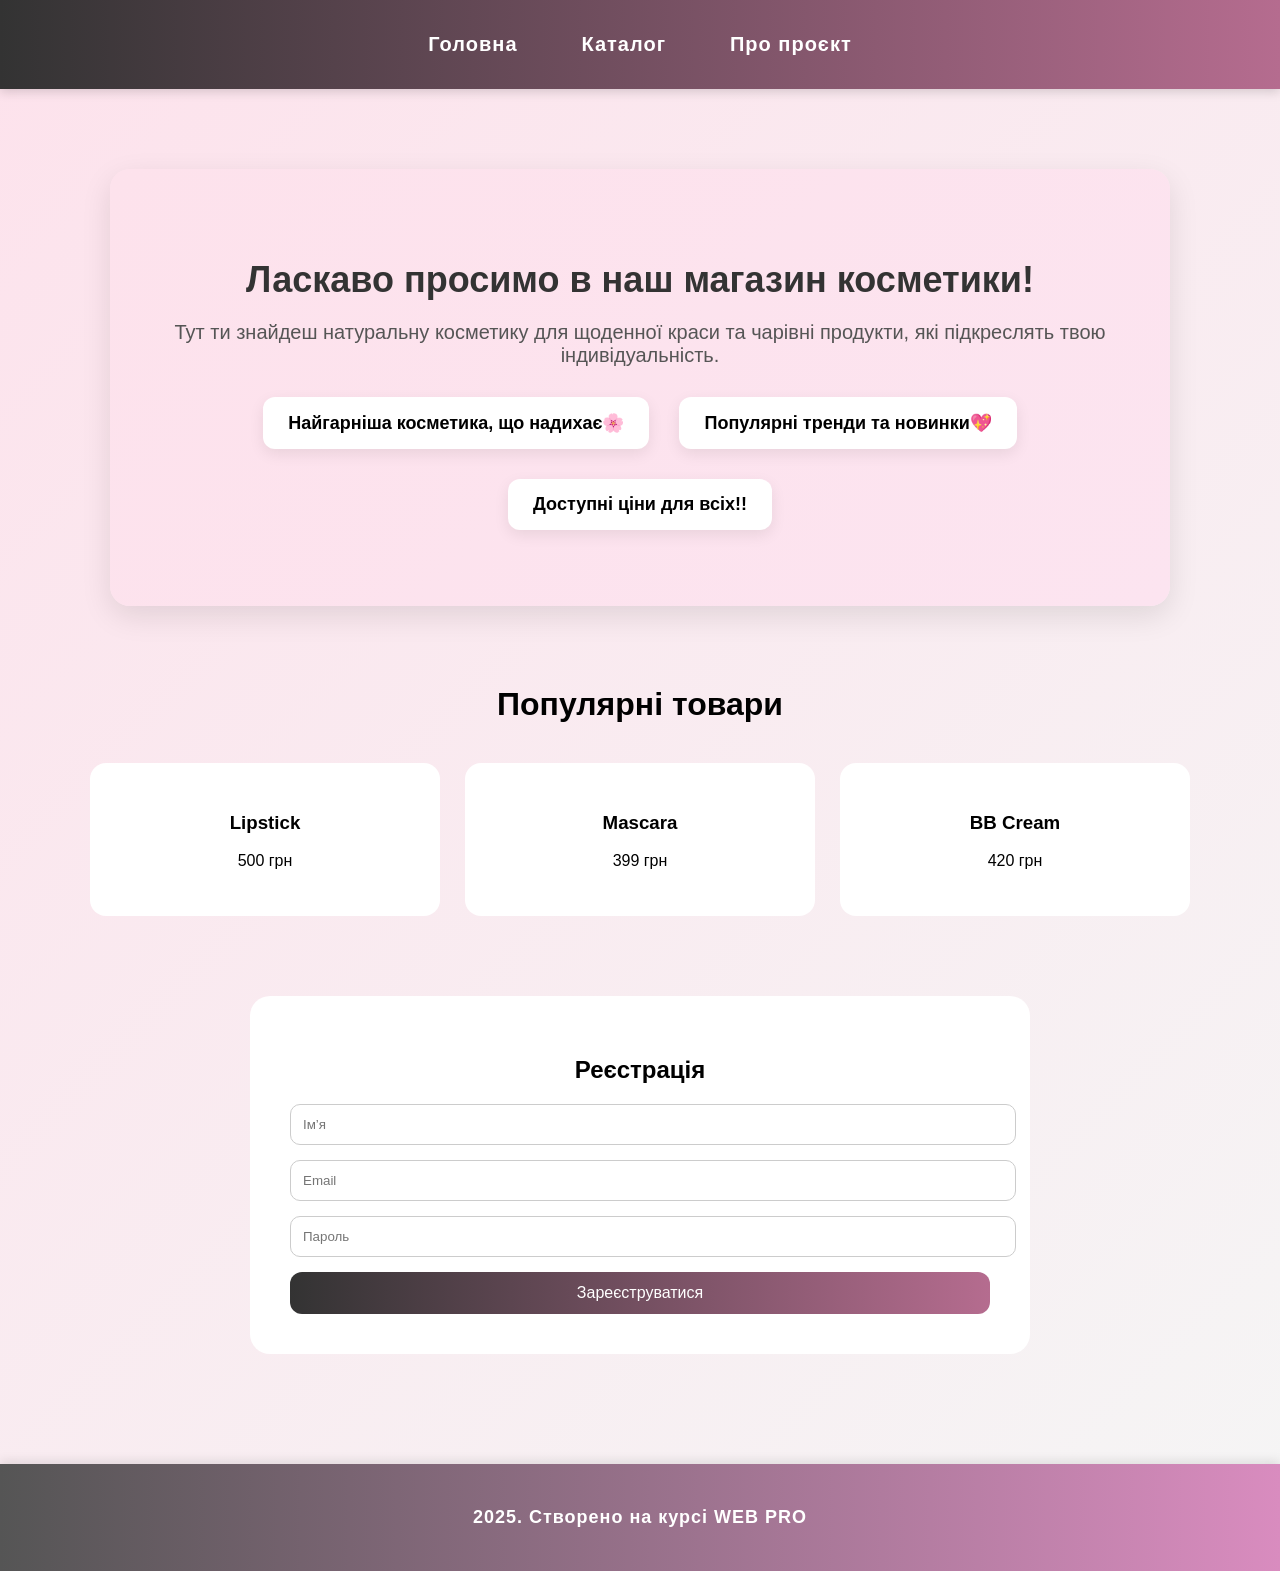
==== index.html @ 70b6f271 "Додала всі головні файли Додано головну сторінку, каталог, сторінку про сайт" ====
<!DOCTYPE html>
<html>
<head>
	<meta charset="utf-8">
	<meta name="viewport" content="width=device-width, initial-scale=1">
	<title>Головна</title>
	<link rel="stylesheet" type="text/css" href="style.css">
</head>
<body>

	<header class="header-flex">
    

    <nav>
        <ul class="nav-list">
            <li><a href="index.html">Головна</a></li>
            <li><a href="catalog.html">Каталог</a></li>
            <li><a href="#">Про проєкт</a></li>
        </ul>
    </nav>
</header>



	<main class="container">

		<section class="welcome-block">
    <div class="welcome-content">
        <h2>Ласкаво просимо в наш магазин косметики!</h2>
        <p>Тут ти знайдеш натуральну косметику для щоденної краси та чарівні продукти, які підкреслять твою індивідуальність.</p>
        <ul>
            <li>Найгарніша косметика, що надихає🌸</li>
            <li>Популярні тренди та новинки💖</li>
            <li>Доступні ціни для всіх!!</li>
        </ul>
    </div>
</section>
  

    <section class="popular">
        <h2>Популярні товари</h2>
        <div class="popular-grid">
            <div class="product-preview">
                <h3>Lipstick</h3>
                <p>500 грн</p>
            </div>
            <div class="product-preview">
                <h3>Mascara</h3>
                <p>399 грн</p>
            </div>
            <div class="product-preview">
                <h3>BB Cream</h3>
                <p>420 грн</p>
            </div>
        </div>
    </section>

    <section class="register">
        <h2>Реєстрація</h2>
        <form class="register-form">
            <input type="text" placeholder="Ім’я">
            <input type="email" placeholder="Email">
            <input type="password" placeholder="Пароль">
            <button type="submit">Зареєструватися</button>
        </form>
    </section>

</main>

	<footer>
		<p>2025. Створено на курсі WEB PRO</p>

	</footer>




<script type="text/javascript" src="script.js"></script>
</body>
</html>
---- style.css ----
body{
	margin: 0;
	padding: 0;
	font-family: Arial;
	background: linear-gradient(135deg, #fde2ec, #f5f5f5);
	min-height: 100vh;
	display: flex;
	flex-direction: column;
}

header{
	background: linear-gradient(90deg, #333333, #b56c8f);
	color: #fff;
	padding: 25px;
	text-align: center;
	font-size: 26px;
	font-weight: bold;
	letter-spacing: 1px;
	box-shadow: 0px 3px 10px rgba(0,0,0,0.15);
}

main{
	padding: 30px;
	flex: 1;
	margin: 10 auto;
}

footer{
	background: linear-gradient(90deg, #555555, #d98cbf);
	color: #fff;
	padding: 25px;
	text-align: center;
	font-size: 18px;
	font-weight: bold;
	letter-spacing: 1px;
	box-shadow: 0px -3px 10px rgba(0,0,0,0.1);
}

.products-container {
	display: flex;
	flex-wrap: wrap;
	gap: 25px;
	justify-content: center;
	max-width: 1700px;
	margin: auto;
}

.product-card {
	background: linear-gradient(135deg, #ffffff, #ffe6f2);
	box-shadow: 0px 10px 25px rgba(0,0,0,0.2);
	border-radius: 18px;
	width: 260px;
	padding: 18px;
	transition: 0.3s ease;
	display: flex;
	flex-direction: column;   
	justify-content: space-between; 
	position: relative;
	overflow: hidden;
}


.product-card:hover{
	transform: translateY(-10px);
	box-shadow: 0px 20px 40px rgba(0,0,0,0.3);
}

.product-card h3 {
	margin: 5px 0 10px;
	font-size: 21px;
	color: #111;
}

.products-category {
	font-size: 13px;
	color: #777;
	margin-bottom: 5px;
}

.products-description {
	font-size: 14px;
	color: #444;
	margin-bottom: 10px;
}

.product-price {
	font-weight: bold;
	font-size: 20px;
	color: #000;
	margin-bottom: 15px;
}

.add-to-card-btn{
	border: none;
	padding: 12px;
	border-radius: 25px;
	width: 100%;
	font-weight: bold;
	letter-spacing: 1px;
	color: white;
	background: linear-gradient(135deg, #333333, #b56c8f);
	cursor: pointer;
	transition: 0.3s;
}

.add-to-card-btn:hover{
	background: linear-gradient(135deg, #b56c8f, #333333); 
	transform: scale(1.05);
}

.cart-info{
	margin: 10px;
	font-size: 20px;
	color: #fff;

}

#search-btn {
	padding: 12px 25px;
	border: none;
	border-radius: 25px;
	background: #ffffff;        
	color: #333333;           
	font-weight: bold;
	font-size: 13px;
	cursor: pointer;
	transition: 0.3s;
	box-shadow: 0 5px 15px rgba(0,0,0,0.2);
}

#search-btn:hover {
	background: #f0f0f0;      
	transform: scale(1.05);
	box-shadow: 0 8px 20px rgba(0,0,0,0.3);
}




.clear-cart-btn {
	padding: 10px 18px;
	margin-top: 10px;
	border: none;
	border-radius: 20px;
	background: #ffffff;
	color: #333;
	font-weight: bold;
	cursor: pointer;
	transition: 0.3s;
	box-shadow: 0px 3px 8px rgba(0,0,0,0.2);
}

.clear-cart-btn:hover {
	background: #f0f0f0;
	transform: scale(1.05);
}

.results-info{
	text-align: center;
	font-size: 18px;
	font-weight: bold;
	margin-bottom: 20px;
	color: #333;
}


@media (max-width: 480px){
	.product-card{
		width: 100%;
		max-width: 340px;
		min-height: 420px;
		padding: 20px;
	}

	.products-description{
		font-size: 15px;
	}
}

@media (max-width: 768px){
	.product-card{
		width: 48%;
	}
}

@media (max-width: 1024px){
	.product-card{
		width: 32%;
	}
}




.nav-list {
    list-style: none;
    display: flex;
    justify-content: center;
    align-items: center;
    gap: 40px;
    margin: 0;
    padding: 0;
}

.nav-list li {
    position: relative;
}

.nav-list a {
    display: inline-block;       
    text-decoration: none;
    color: #fff;
    font-weight: bold;
    font-size: 20px;
    padding: 8px 12px;
    transition: transform 0.3s, color 0.3s;
}

.nav-list a:hover {
    transform: scale(1.2);
    color: #ffe6f2;
}


.container{
    max-width: 1100px;
    margin: 0 auto;
    width: 100%;
}

.welcome-block{
    background: linear-gradient(135deg, #fde2ec, #fce4f0);
    border-radius: 20px;
    padding: 60px 30px;
    margin: 50px auto;
    max-width: 1000px;
    text-align: center;
    box-shadow: 0 10px 30px rgba(0,0,0,0.1);
    transition: transform 0.3s, box-shadow 0.3s;
}

.welcome-block:hover{
    transform: scale(1.02);
    box-shadow: 0 15px 35px rgba(0,0,0,0.15);
}

.welcome-content h2{
    font-size: 36px;
    color: #333;
    margin-bottom: 20px;
}

.welcome-content p{
    font-size: 20px;
    color: #555;
    margin-bottom: 30px;
}

.welcome-content ul{
    list-style: none;
    padding: 0;
    display: flex;
    justify-content: center;
    gap: 30px;
    flex-wrap: wrap;
}

.welcome-content ul li{
    background: #fff;
    border-radius: 12px;
    padding: 15px 25px;
    font-size: 18px;
    font-weight: bold;
    box-shadow: 0 5px 15px rgba(0,0,0,0.08);
    transition: transform 0.3s, box-shadow 0.3s;
}

.welcome-content ul li:hover{
    transform: scale(1.1);
    box-shadow: 0 10px 25px rgba(0,0,0,0.15);
}



.popular{
    margin: 80px 0;
}

.popular h2{
    text-align: center;
    font-size: 32px;
    margin-bottom: 40px;
}

.popular-grid{
    display: grid;
    grid-template-columns: repeat(3, 1fr);
    gap: 25px;
}

.product-preview{
    background: #fff;
    border-radius: 16px;
    padding: 30px;
    text-align: center;
    transition: transform 0.3s, box-shadow 0.3s;
}

.product-preview:hover{
    transform: scale(1.05);
    box-shadow: 0 10px 25px rgba(0,0,0,0.15);
}

.register{
    background: #fff;
    border-radius: 20px;
    padding: 40px;
    max-width: 700px;
    margin: 80px auto;
    text-align: center;
}

.register h2{
    margin-bottom: 20px;
}

.register-form input{
    width: 100%;
    padding: 12px;
    margin-bottom: 15px;
    border-radius: 10px;
    border: 1px solid #ccc;
}

.register-form button{
    width: 100%;
    padding: 12px;
    border: none;
    border-radius: 12px;
    background: linear-gradient(90deg, #333, #b56c8f);
    color: #fff;
    font-size: 16px;
    cursor: pointer;
}

.register-form button:hover{
    opacity: 0.9;
}
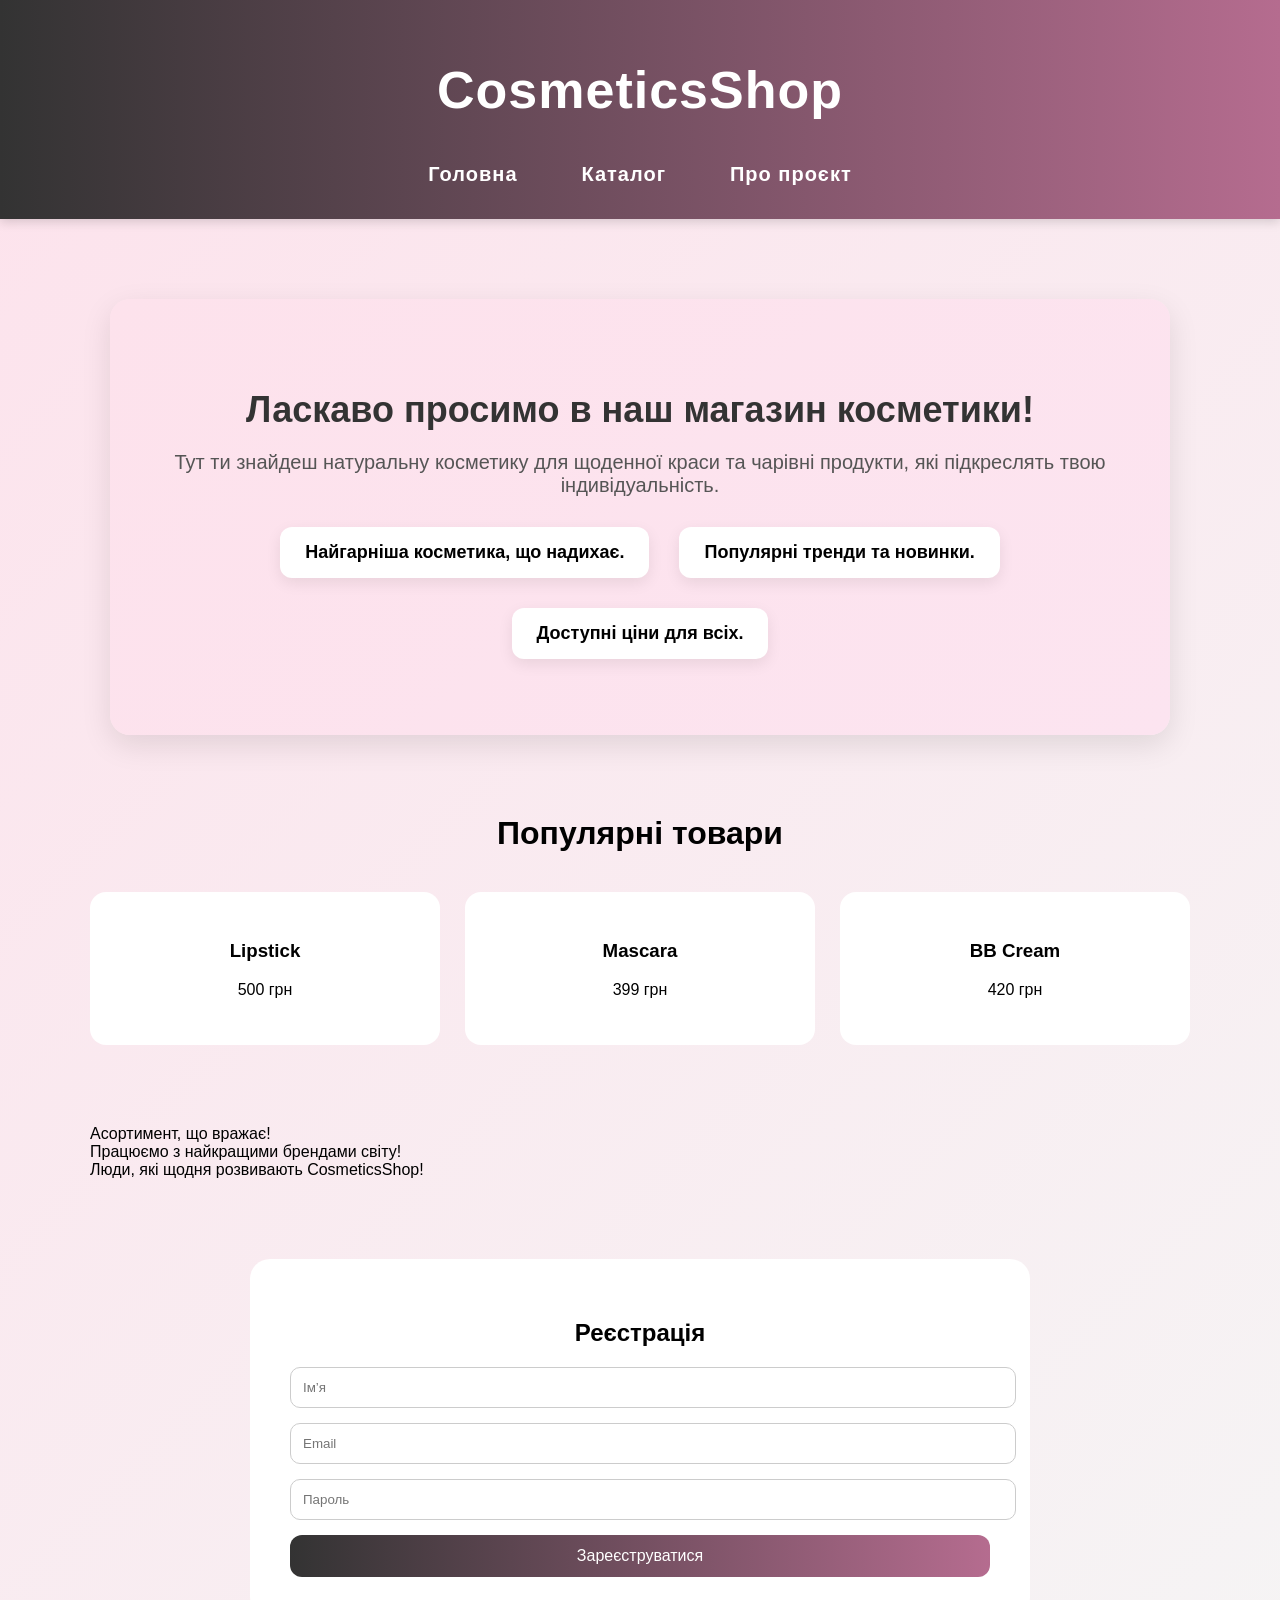
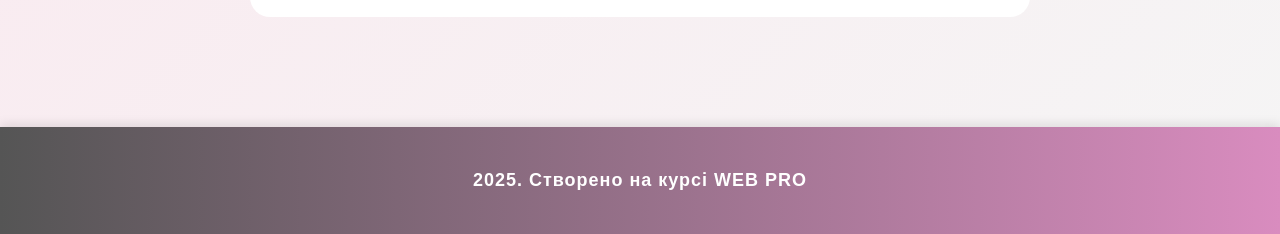
==== commit 8dc39f13: "Замінила файл на більш новий та гарний" ====
--- a/index.html
+++ b/index.html
@@ -9,13 +9,15 @@
 <body>
 
 	<header class="header-flex">
+	<h1>CosmeticsShop</h1>
+
     
 
     <nav>
         <ul class="nav-list">
             <li><a href="index.html">Головна</a></li>
             <li><a href="catalog.html">Каталог</a></li>
-            <li><a href="#">Про проєкт</a></li>
+            <li><a href="about.html">Про проєкт</a></li>
         </ul>
     </nav>
 </header>
@@ -29,9 +31,9 @@
         <h2>Ласкаво просимо в наш магазин косметики!</h2>
         <p>Тут ти знайдеш натуральну косметику для щоденної краси та чарівні продукти, які підкреслять твою індивідуальність.</p>
         <ul>
-            <li>Найгарніша косметика, що надихає🌸</li>
-            <li>Популярні тренди та новинки💖</li>
-            <li>Доступні ціни для всіх!!</li>
+            <li>Найгарніша косметика, що надихає.</li>
+            <li>Популярні тренди та новинки.</li>
+            <li>Доступні ціни для всіх.</li>
         </ul>
     </div>
 </section>
@@ -54,6 +56,11 @@
             </div>
         </div>
     </section>
+
+    <div class="beauty">Асортимент, що вражає!</div>
+	<div class="beauty">Працюємо з найкращими брендами світу!</div>
+	<div class="beauty">Люди, які щодня розвивають CosmeticsShop!</div>
+		
 
     <section class="register">
         <h2>Реєстрація</h2>
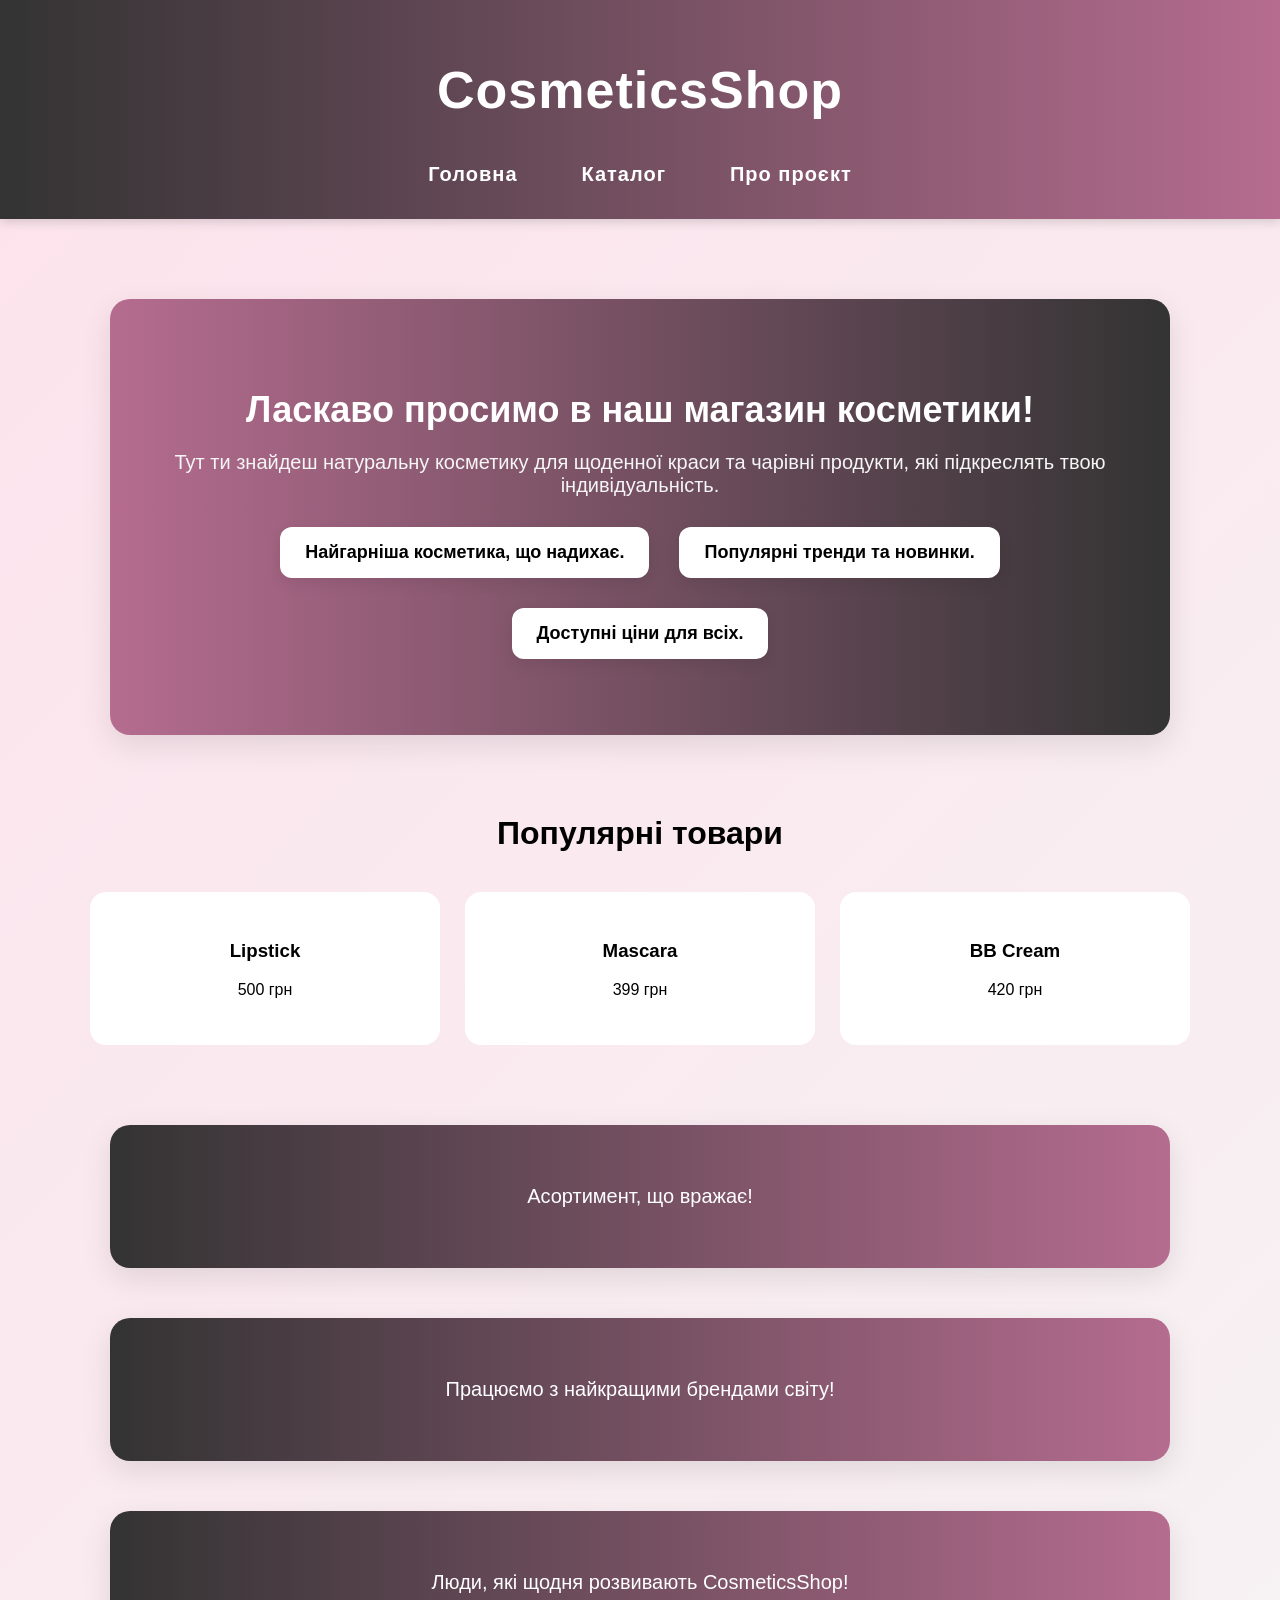
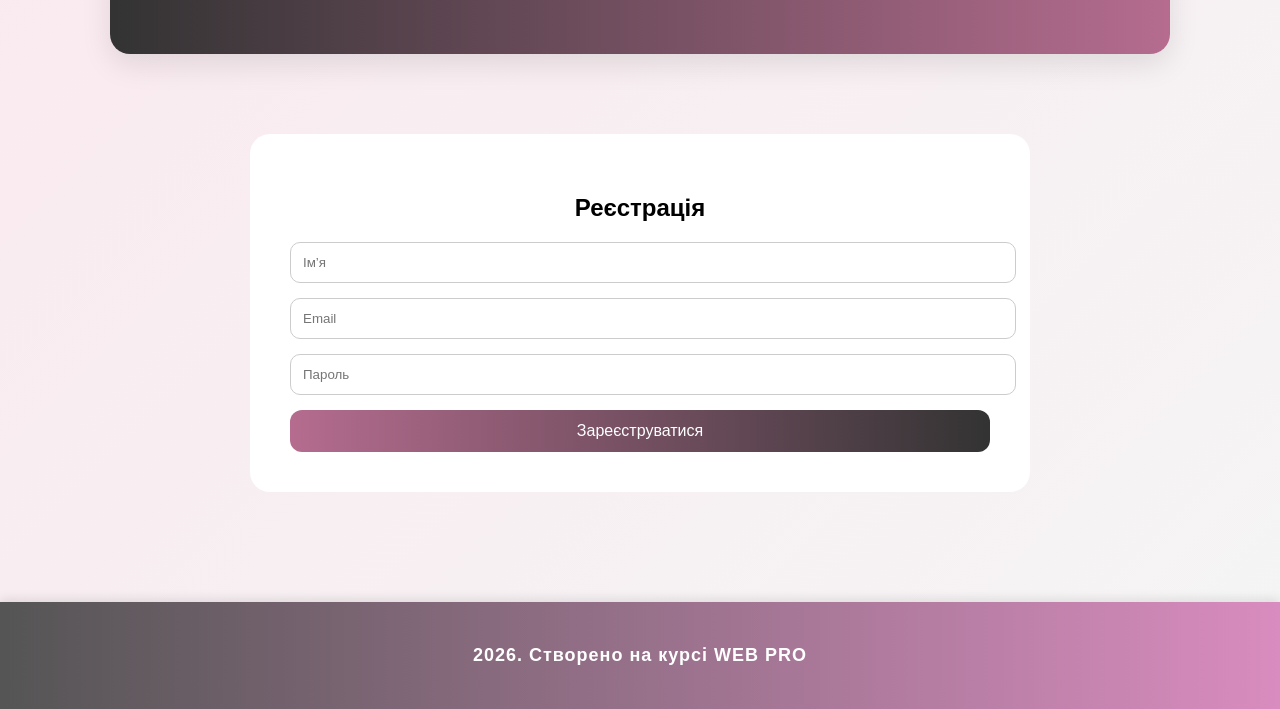
==== commit 434aa215: "Змінила стилі та покращила сторінку" ====
--- a/index.html
+++ b/index.html
@@ -75,7 +75,7 @@
 </main>
 
 	<footer>
-		<p>2025. Створено на курсі WEB PRO</p>
+		<p>2026. Створено на курсі WEB PRO</p>
 
 	</footer>
 
--- a/style.css
+++ b/style.css
@@ -229,7 +229,7 @@
 }
 
 .welcome-block{
-    background: linear-gradient(135deg, #fde2ec, #fce4f0);
+    background: linear-gradient(90deg,  #b56c8f, #333333);
     border-radius: 20px;
     padding: 60px 30px;
     margin: 50px auto;
@@ -246,13 +246,13 @@
 
 .welcome-content h2{
     font-size: 36px;
-    color: #333;
+    color: white;
     margin-bottom: 20px;
 }
 
 .welcome-content p{
     font-size: 20px;
-    color: #555;
+    color: whitesmoke;
     margin-bottom: 30px;
 }
 
@@ -337,7 +337,7 @@
     padding: 12px;
     border: none;
     border-radius: 12px;
-    background: linear-gradient(90deg, #333, #b56c8f);
+    background: linear-gradient(90deg, #b56c8f, #333);
     color: #fff;
     font-size: 16px;
     cursor: pointer;
@@ -346,3 +346,94 @@
 .register-form button:hover{
     opacity: 0.9;
 }
+
+.about{
+	 background: linear-gradient(90deg, #333333, #b56c8f);
+    border-radius: 20px;
+    padding: 60px 30px;
+    margin: 50px auto;
+    max-width: 1000px;
+    text-align: center;
+    box-shadow: 0 10px 30px rgba(0,0,0,0.1);
+    transition: transform 0.3s, box-shadow 0.3s;
+}
+
+.about:hover{
+    transform: scale(1.02);
+    box-shadow: 0 15px 35px rgba(0,0,0,0.15);
+}
+
+.about-container {
+	display: flex;
+	flex-wrap: wrap;
+	gap: 20px;
+}
+
+.about {
+	width: 300px;
+	font-size: 20px;
+	color: white;
+	padding: 20px;
+	background: linear-gradient(90deg, #b56c8f, #333333);
+	border-radius: 15px;
+	display: flex;
+	align-items: center;      
+	justify-content: center;  
+	text-align: center;
+
+}
+
+
+
+
+.abt1{
+	text-align: center;
+	font-size: 35px;
+}
+
+.abt{
+	 background: linear-gradient(90deg, #333333, #b56c8f);
+    border-radius: 20px;
+    padding: 60px 30px;
+    margin: 50px auto;
+    max-width: 1000px;
+    text-align: center;
+    box-shadow: 0 10px 30px rgba(0,0,0,0.1);
+    transition: transform 0.3s, box-shadow 0.3s;
+    color: white;
+    font-size: 20px;
+}
+
+.abt:hover{
+    transform: scale(1.02);
+    box-shadow: 0 15px 35px rgba(0,0,0,0.15);
+}
+
+
+
+
+.list{
+	text-align: center;
+	font-size: 30px;
+	color: #333;
+
+}
+
+.beauty{
+	 background: linear-gradient(90deg, #333333, #b56c8f);
+    border-radius: 20px;
+    padding: 60px 30px;
+    margin: 50px auto;
+    max-width: 1000px;
+    text-align: center;
+    box-shadow: 0 10px 30px rgba(0,0,0,0.1);
+    transition: transform 0.3s, box-shadow 0.3s;
+    color: white;
+    font-size: 20px;
+}
+
+.beauty:hover{
+    transform: scale(1.02);
+    box-shadow: 0 15px 35px rgba(0,0,0,0.15);
+}
+
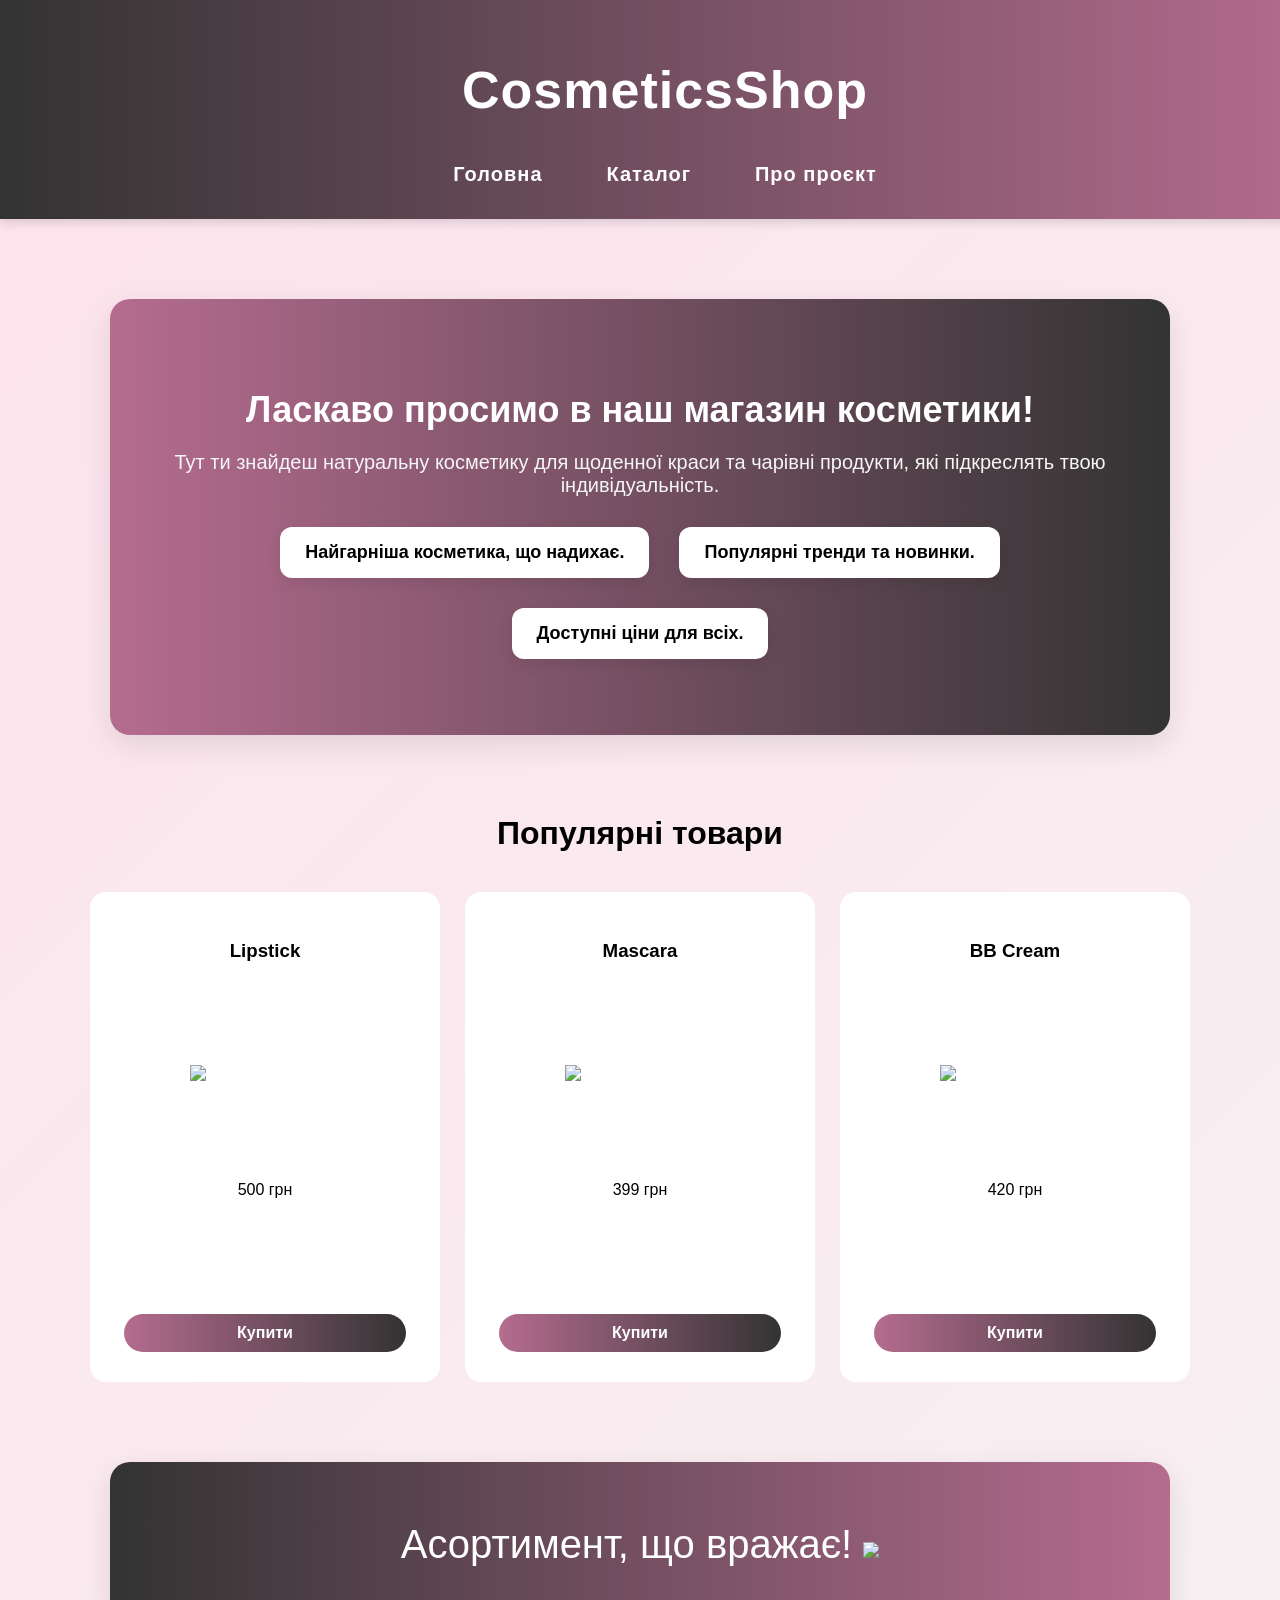
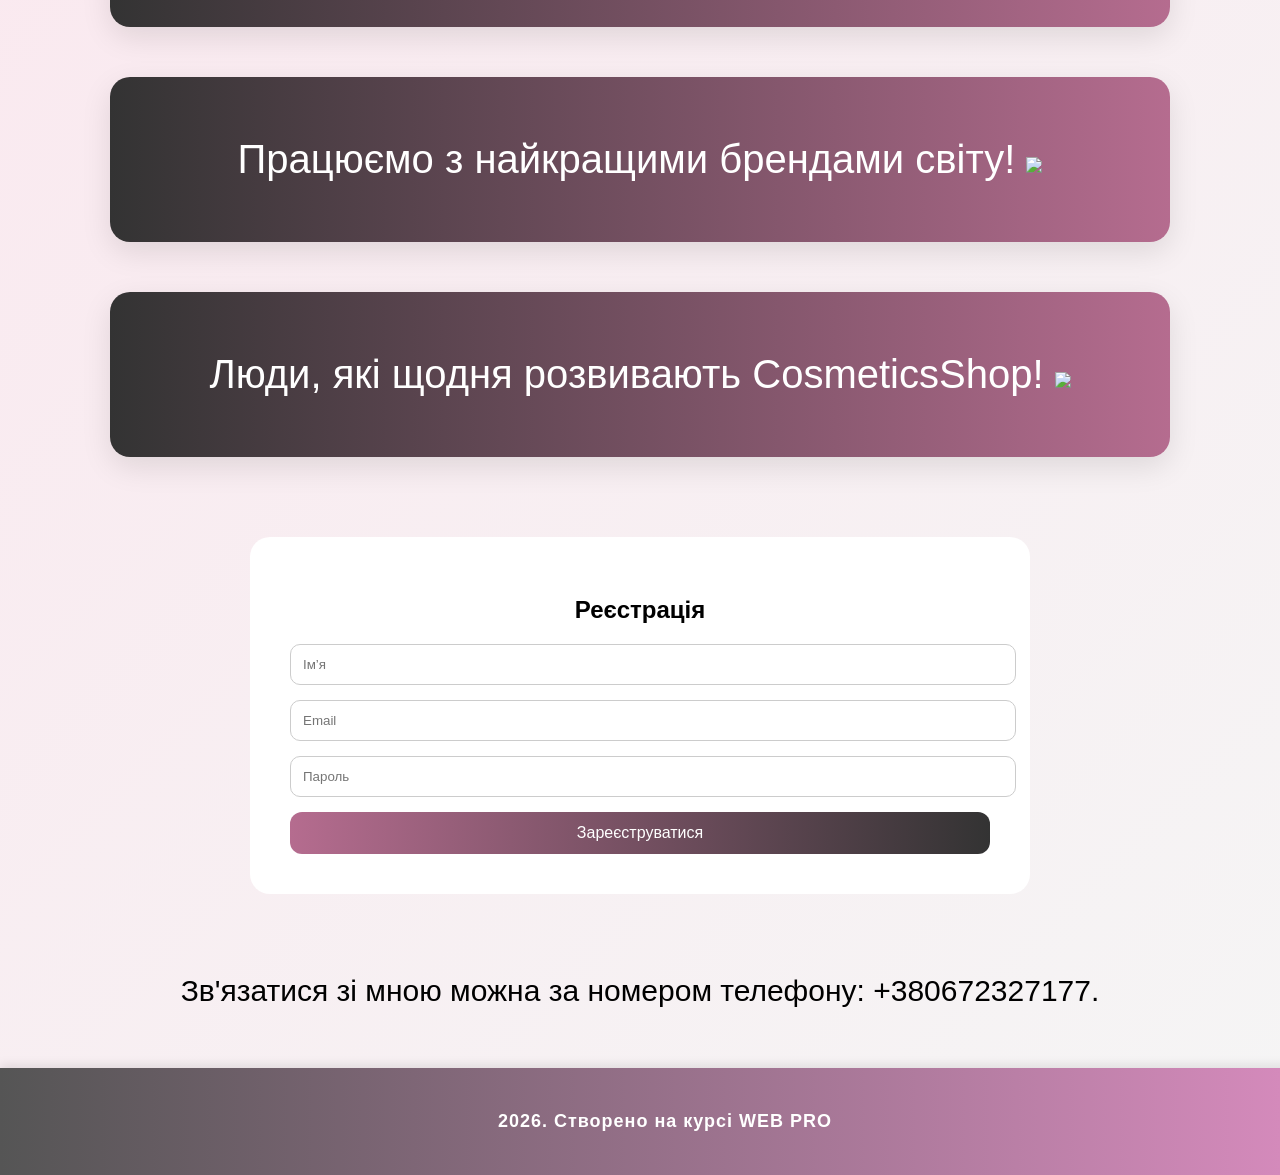
==== commit 4bf4feb3: "Покращила сторінку" ====
--- a/index.html
+++ b/index.html
@@ -40,26 +40,49 @@
   
 
     <section class="popular">
-        <h2>Популярні товари</h2>
-        <div class="popular-grid">
-            <div class="product-preview">
-                <h3>Lipstick</h3>
-                <p>500 грн</p>
-            </div>
-            <div class="product-preview">
-                <h3>Mascara</h3>
-                <p>399 грн</p>
-            </div>
-            <div class="product-preview">
-                <h3>BB Cream</h3>
-                <p>420 грн</p>
-            </div>
+    <h2>Популярні товари</h2>
+    <div class="popular-grid">
+        <div class="product-preview">
+            <h3>Lipstick</h3>
+            <img class="img" src="https://wwd.com/wp-content/uploads/2024/08/Nars-Best-Red-Lipsticks.jpg?w=1000">
+            <p>500 грн</p>
+            <a href="catalog.html" class="buy-btn">Купити</a>
         </div>
-    </section>
 
-    <div class="beauty">Асортимент, що вражає!</div>
-	<div class="beauty">Працюємо з найкращими брендами світу!</div>
-	<div class="beauty">Люди, які щодня розвивають CosmeticsShop!</div>
+        <div class="product-preview">
+            <h3>Mascara</h3>
+            <img class="img" src="https://cdn.salla.sa/xAWDQP/3b0e2053-d5f7-4bba-a83a-5c8602ab67c8-1000x1000-dvLaxSgI6VvkmFJUnf56lpNPDgsiodfYHH5r4aIa.png">
+            <p>399 грн</p>
+            <a href="catalog.html" class="buy-btn">Купити</a>
+        </div>
+
+        <div class="product-preview">
+            <h3>BB Cream</h3>
+            <img class="img" src="https://pwa-api.eva.ua/img/0/0/source//7/7/777415_1_1728552326.jpg">
+            <p>420 грн</p>
+            <a href="catalog.html" class="buy-btn">Купити</a>
+        </div>
+    </div>
+</section>
+
+    <div class="beauty">Асортимент, що вражає!
+
+    	<img class="img1" src="https://i.pinimg.com/736x/7b/e0/24/7be024cbd5a9d3cdaf9ea5e702aacc29.jpg">
+
+    </div>
+
+	<div class="beauty">Працюємо з найкращими брендами світу!
+
+		<img class="img1" src="https://i.pinimg.com/736x/cc/c5/2f/ccc52f62ce77444669712fdbf0241f0f.jpg">
+
+
+	</div>
+
+	<div class="beauty">Люди, які щодня розвивають CosmeticsShop!
+
+		<img class="img1" src="https://i.pinimg.com/736x/95/01/34/950134b7162543002f32da37292beac9.jpg">
+
+	</div>
 		
 
     <section class="register">
@@ -71,6 +94,8 @@
             <button type="submit">Зареєструватися</button>
         </form>
     </section>
+
+    <p class="p">Зв'язатися зі мною можна за номером телефону: +380672327177. </p>
 
 </main>
 
--- a/style.css
+++ b/style.css
@@ -1,196 +1,162 @@
 body{
-	margin: 0;
-	padding: 0;
-	font-family: Arial;
-	background: linear-gradient(135deg, #fde2ec, #f5f5f5);
-	min-height: 100vh;
-	display: flex;
-	flex-direction: column;
-}
+    margin: 0;
+    padding: 0;
+    font-family: Arial;
+    background: linear-gradient(135deg, #fde2ec, #f5f5f5);
+    overflow-x: hidden;
+}
+
+
 
 header{
-	background: linear-gradient(90deg, #333333, #b56c8f);
-	color: #fff;
-	padding: 25px;
-	text-align: center;
-	font-size: 26px;
-	font-weight: bold;
-	letter-spacing: 1px;
-	box-shadow: 0px 3px 10px rgba(0,0,0,0.15);
+    width: 100%;
+    background: linear-gradient(90deg, #333333, #b56c8f);
+    color: #fff;
+    padding: 25px;
+    text-align: center;
+    font-size: 26px;
+    font-weight: bold;
+    letter-spacing: 1px;
+    box-shadow: 0px 3px 10px rgba(0,0,0,0.15);
 }
 
 main{
-	padding: 30px;
-	flex: 1;
-	margin: 10 auto;
+    padding: 30px 20px;
 }
 
 footer{
-	background: linear-gradient(90deg, #555555, #d98cbf);
-	color: #fff;
-	padding: 25px;
-	text-align: center;
-	font-size: 18px;
-	font-weight: bold;
-	letter-spacing: 1px;
-	box-shadow: 0px -3px 10px rgba(0,0,0,0.1);
+    width: 100%;
+    background: linear-gradient(90deg, #555555, #d98cbf);
+    color: #fff;
+    padding: 25px;
+    text-align: center;
+    font-size: 18px;
+    font-weight: bold;
+    letter-spacing: 1px;
+    box-shadow: 0px -3px 10px rgba(0,0,0,0.1);
 }
 
 .products-container {
-	display: flex;
-	flex-wrap: wrap;
-	gap: 25px;
-	justify-content: center;
-	max-width: 1700px;
-	margin: auto;
+    display: flex;
+    flex-wrap: wrap;
+    gap: 25px;
+    justify-content: center;
+    max-width: 1700px;
+    margin: auto;
 }
 
 .product-card {
-	background: linear-gradient(135deg, #ffffff, #ffe6f2);
-	box-shadow: 0px 10px 25px rgba(0,0,0,0.2);
-	border-radius: 18px;
-	width: 260px;
-	padding: 18px;
-	transition: 0.3s ease;
-	display: flex;
-	flex-direction: column;   
-	justify-content: space-between; 
-	position: relative;
-	overflow: hidden;
-}
-
+    background: linear-gradient(135deg, #ffffff, #ffe6f2);
+    box-shadow: 0px 10px 25px rgba(0,0,0,0.2);
+    border-radius: 18px;
+    width: 260px;
+    padding: 18px;
+    transition: 0.3s ease;
+    display: flex;
+    flex-direction: column;
+    justify-content: space-between;
+    position: relative;
+    overflow: hidden;
+}
 
 .product-card:hover{
-	transform: translateY(-10px);
-	box-shadow: 0px 20px 40px rgba(0,0,0,0.3);
+    transform: translateY(-10px);
+    box-shadow: 0px 20px 40px rgba(0,0,0,0.3);
 }
 
 .product-card h3 {
-	margin: 5px 0 10px;
-	font-size: 21px;
-	color: #111;
+    margin: 5px 0 10px;
+    font-size: 21px;
+    color: #111;
 }
 
 .products-category {
-	font-size: 13px;
-	color: #777;
-	margin-bottom: 5px;
+    font-size: 13px;
+    color: #777;
+    margin-bottom: 5px;
 }
 
 .products-description {
-	font-size: 14px;
-	color: #444;
-	margin-bottom: 10px;
+    font-size: 14px;
+    color: #444;
+    margin-bottom: 10px;
 }
 
 .product-price {
-	font-weight: bold;
-	font-size: 20px;
-	color: #000;
-	margin-bottom: 15px;
+    font-weight: bold;
+    font-size: 20px;
+    color: #000;
+    margin-bottom: 15px;
 }
 
 .add-to-card-btn{
-	border: none;
-	padding: 12px;
-	border-radius: 25px;
-	width: 100%;
-	font-weight: bold;
-	letter-spacing: 1px;
-	color: white;
-	background: linear-gradient(135deg, #333333, #b56c8f);
-	cursor: pointer;
-	transition: 0.3s;
+    border: none;
+    padding: 12px;
+    border-radius: 25px;
+    width: 100%;
+    font-weight: bold;
+    letter-spacing: 1px;
+    color: white;
+    background: linear-gradient(135deg, #333333, #b56c8f);
+    cursor: pointer;
+    transition: 0.3s;
 }
 
 .add-to-card-btn:hover{
-	background: linear-gradient(135deg, #b56c8f, #333333); 
-	transform: scale(1.05);
+    background: linear-gradient(135deg, #b56c8f, #333333);
+    transform: scale(1.05);
 }
 
 .cart-info{
-	margin: 10px;
-	font-size: 20px;
-	color: #fff;
-
+    margin: 10px;
+    font-size: 20px;
+    color: #fff;
 }
 
 #search-btn {
-	padding: 12px 25px;
-	border: none;
-	border-radius: 25px;
-	background: #ffffff;        
-	color: #333333;           
-	font-weight: bold;
-	font-size: 13px;
-	cursor: pointer;
-	transition: 0.3s;
-	box-shadow: 0 5px 15px rgba(0,0,0,0.2);
+    padding: 12px 25px;
+    border: none;
+    border-radius: 25px;
+    background: #ffffff;
+    color: #333333;
+    font-weight: bold;
+    font-size: 13px;
+    cursor: pointer;
+    transition: 0.3s;
+    box-shadow: 0 5px 15px rgba(0,0,0,0.2);
 }
 
 #search-btn:hover {
-	background: #f0f0f0;      
-	transform: scale(1.05);
-	box-shadow: 0 8px 20px rgba(0,0,0,0.3);
-}
-
-
-
+    background: #f0f0f0;
+    transform: scale(1.05);
+    box-shadow: 0 8px 20px rgba(0,0,0,0.3);
+}
 
 .clear-cart-btn {
-	padding: 10px 18px;
-	margin-top: 10px;
-	border: none;
-	border-radius: 20px;
-	background: #ffffff;
-	color: #333;
-	font-weight: bold;
-	cursor: pointer;
-	transition: 0.3s;
-	box-shadow: 0px 3px 8px rgba(0,0,0,0.2);
+    padding: 10px 18px;
+    margin-top: 10px;
+    border: none;
+    border-radius: 20px;
+    background: #ffffff;
+    color: #333;
+    font-weight: bold;
+    cursor: pointer;
+    transition: 0.3s;
+    box-shadow: 0px 3px 8px rgba(0,0,0,0.2);
 }
 
 .clear-cart-btn:hover {
-	background: #f0f0f0;
-	transform: scale(1.05);
+    background: #f0f0f0;
+    transform: scale(1.05);
 }
 
 .results-info{
-	text-align: center;
-	font-size: 18px;
-	font-weight: bold;
-	margin-bottom: 20px;
-	color: #333;
-}
-
-
-@media (max-width: 480px){
-	.product-card{
-		width: 100%;
-		max-width: 340px;
-		min-height: 420px;
-		padding: 20px;
-	}
-
-	.products-description{
-		font-size: 15px;
-	}
-}
-
-@media (max-width: 768px){
-	.product-card{
-		width: 48%;
-	}
-}
-
-@media (max-width: 1024px){
-	.product-card{
-		width: 32%;
-	}
-}
-
-
-
+    text-align: center;
+    font-size: 18px;
+    font-weight: bold;
+    margin-bottom: 20px;
+    color: #333;
+}
 
 .nav-list {
     list-style: none;
@@ -207,7 +173,7 @@
 }
 
 .nav-list a {
-    display: inline-block;       
+    display: inline-block;
     text-decoration: none;
     color: #fff;
     font-weight: bold;
@@ -220,7 +186,6 @@
     transform: scale(1.2);
     color: #ffe6f2;
 }
-
 
 .container{
     max-width: 1100px;
@@ -280,8 +245,6 @@
     box-shadow: 0 10px 25px rgba(0,0,0,0.15);
 }
 
-
-
 .popular{
     margin: 80px 0;
 }
@@ -298,12 +261,17 @@
     gap: 25px;
 }
 
-.product-preview{
+.product-preview {
     background: #fff;
     border-radius: 16px;
     padding: 30px;
     text-align: center;
     transition: transform 0.3s, box-shadow 0.3s;
+    display: flex;
+    flex-direction: column;
+    justify-content: space-between;
+    align-items: center;
+    min-height: 430px;
 }
 
 .product-preview:hover{
@@ -348,7 +316,7 @@
 }
 
 .about{
-	 background: linear-gradient(90deg, #333333, #b56c8f);
+    background: linear-gradient(90deg, #333333, #b56c8f);
     border-radius: 20px;
     padding: 60px 30px;
     margin: 50px auto;
@@ -364,35 +332,31 @@
 }
 
 .about-container {
-	display: flex;
-	flex-wrap: wrap;
-	gap: 20px;
+    display: flex;
+    flex-wrap: wrap;
+    gap: 20px;
 }
 
 .about {
-	width: 300px;
-	font-size: 20px;
-	color: white;
-	padding: 20px;
-	background: linear-gradient(90deg, #b56c8f, #333333);
-	border-radius: 15px;
-	display: flex;
-	align-items: center;      
-	justify-content: center;  
-	text-align: center;
-
-}
-
-
-
+    width: 300px;
+    font-size: 20px;
+    color: white;
+    padding: 20px;
+    background: linear-gradient(90deg, #b56c8f, #333333);
+    border-radius: 15px;
+    display: flex;
+    align-items: center;
+    justify-content: center;
+    text-align: center;
+}
 
 .abt1{
-	text-align: center;
-	font-size: 35px;
+    text-align: center;
+    font-size: 35px;
 }
 
 .abt{
-	 background: linear-gradient(90deg, #333333, #b56c8f);
+    background: linear-gradient(90deg, #333333, #b56c8f);
     border-radius: 20px;
     padding: 60px 30px;
     margin: 50px auto;
@@ -409,18 +373,14 @@
     box-shadow: 0 15px 35px rgba(0,0,0,0.15);
 }
 
-
-
-
 .list{
-	text-align: center;
-	font-size: 30px;
-	color: #333;
-
+    text-align: center;
+    font-size: 30px;
+    color: #333;
 }
 
 .beauty{
-	 background: linear-gradient(90deg, #333333, #b56c8f);
+    background: linear-gradient(90deg, #333333, #b56c8f);
     border-radius: 20px;
     padding: 60px 30px;
     margin: 50px auto;
@@ -429,7 +389,7 @@
     box-shadow: 0 10px 30px rgba(0,0,0,0.1);
     transition: transform 0.3s, box-shadow 0.3s;
     color: white;
-    font-size: 20px;
+    font-size: 40px;
 }
 
 .beauty:hover{
@@ -437,3 +397,174 @@
     box-shadow: 0 15px 35px rgba(0,0,0,0.15);
 }
 
+
+.img{
+    width: 150px;
+    height: auto;
+}
+
+.img1{
+    width: 80px;
+    height: auto;
+}
+
+.buy-btn {
+    display: inline-block;
+    margin-top: 15px;
+    padding: 10px 25px;
+    border-radius: 25px;
+    background: linear-gradient(90deg, #b56c8f, #333333);
+    color: white;
+    font-weight: bold;
+    text-decoration: none;
+    transition: transform 0.3s, box-shadow 0.3s;
+    width: 80%;
+}
+
+.buy-btn:hover {
+    transform: scale(1.05);
+    box-shadow: 0 10px 20px rgba(0,0,0,0.2);
+}
+
+.p{
+    font-size: 30px;
+    text-align: center;
+}
+
+.product-img{
+    width: 40%;
+    height: auto;
+    object-fit: cover;
+    border-radius: 12px;
+}
+
+@media (max-width: 480px) {
+
+  header, footer {
+    width: 100%;
+    padding: 15px;
+  }
+
+  h1{
+    font-size: 40px;
+  }
+
+  .nav-list {
+    flex-direction: column;
+    gap: 12px;
+  }
+
+  .container {
+    padding: 0 15px;
+  }
+
+  .popular-grid {
+    display: block;
+    padding: 0;
+  }
+
+  .product-preview {
+    width: 100%;
+    margin-bottom: 20px;
+    padding: 15px;
+  }
+
+  .product-preview img {
+    width: 120px;
+    display: block;
+    margin: 0 auto;
+  }
+
+  .about-container {
+    padding: 0 15px;
+  }
+
+  .about {
+    width: 100%;
+    margin-bottom: 15px;
+  }
+
+  .register {
+    padding: 20px;
+    margin: 40px 0;
+  }
+}
+
+@media (max-width: 768px) {
+
+  header, footer {
+    width: 100%;
+    padding: 20px;
+  }
+
+  .nav-list {
+    flex-direction: column;
+    gap: 15px;
+  }
+
+  .container {
+    padding: 0 20px;
+  }
+
+  .popular-grid {
+    display: block;
+    padding: 0;
+  }
+
+  .product-preview {
+    width: 100%;
+    margin-bottom: 22px;
+    padding: 18px;
+  }
+
+  .product-preview img {
+    width: 130px;
+    display: block;
+    margin: 0 auto;
+  }
+
+  .about-container {
+    padding: 0 20px;
+  }
+
+  .about {
+    width: 100%;
+    margin-bottom: 15px;
+  }
+}
+
+@media (max-width: 1024px) {
+
+  header, footer {
+    width: 100%;
+    padding: 25px;
+  }
+
+  .container {
+    padding: 0 25px;
+  }
+
+  .popular-grid {
+    display: grid;
+    grid-template-columns: 1fr 1fr;
+    gap: 20px;
+  }
+
+  .product-preview {
+    padding: 20px;
+  }
+
+  .product-preview img {
+    width: 140px;
+    display: block;
+    margin: 0 auto;
+  }
+
+  .about-container {
+    padding: 0 25px;
+  }
+
+  .about {
+    width: 100%;
+  }
+}
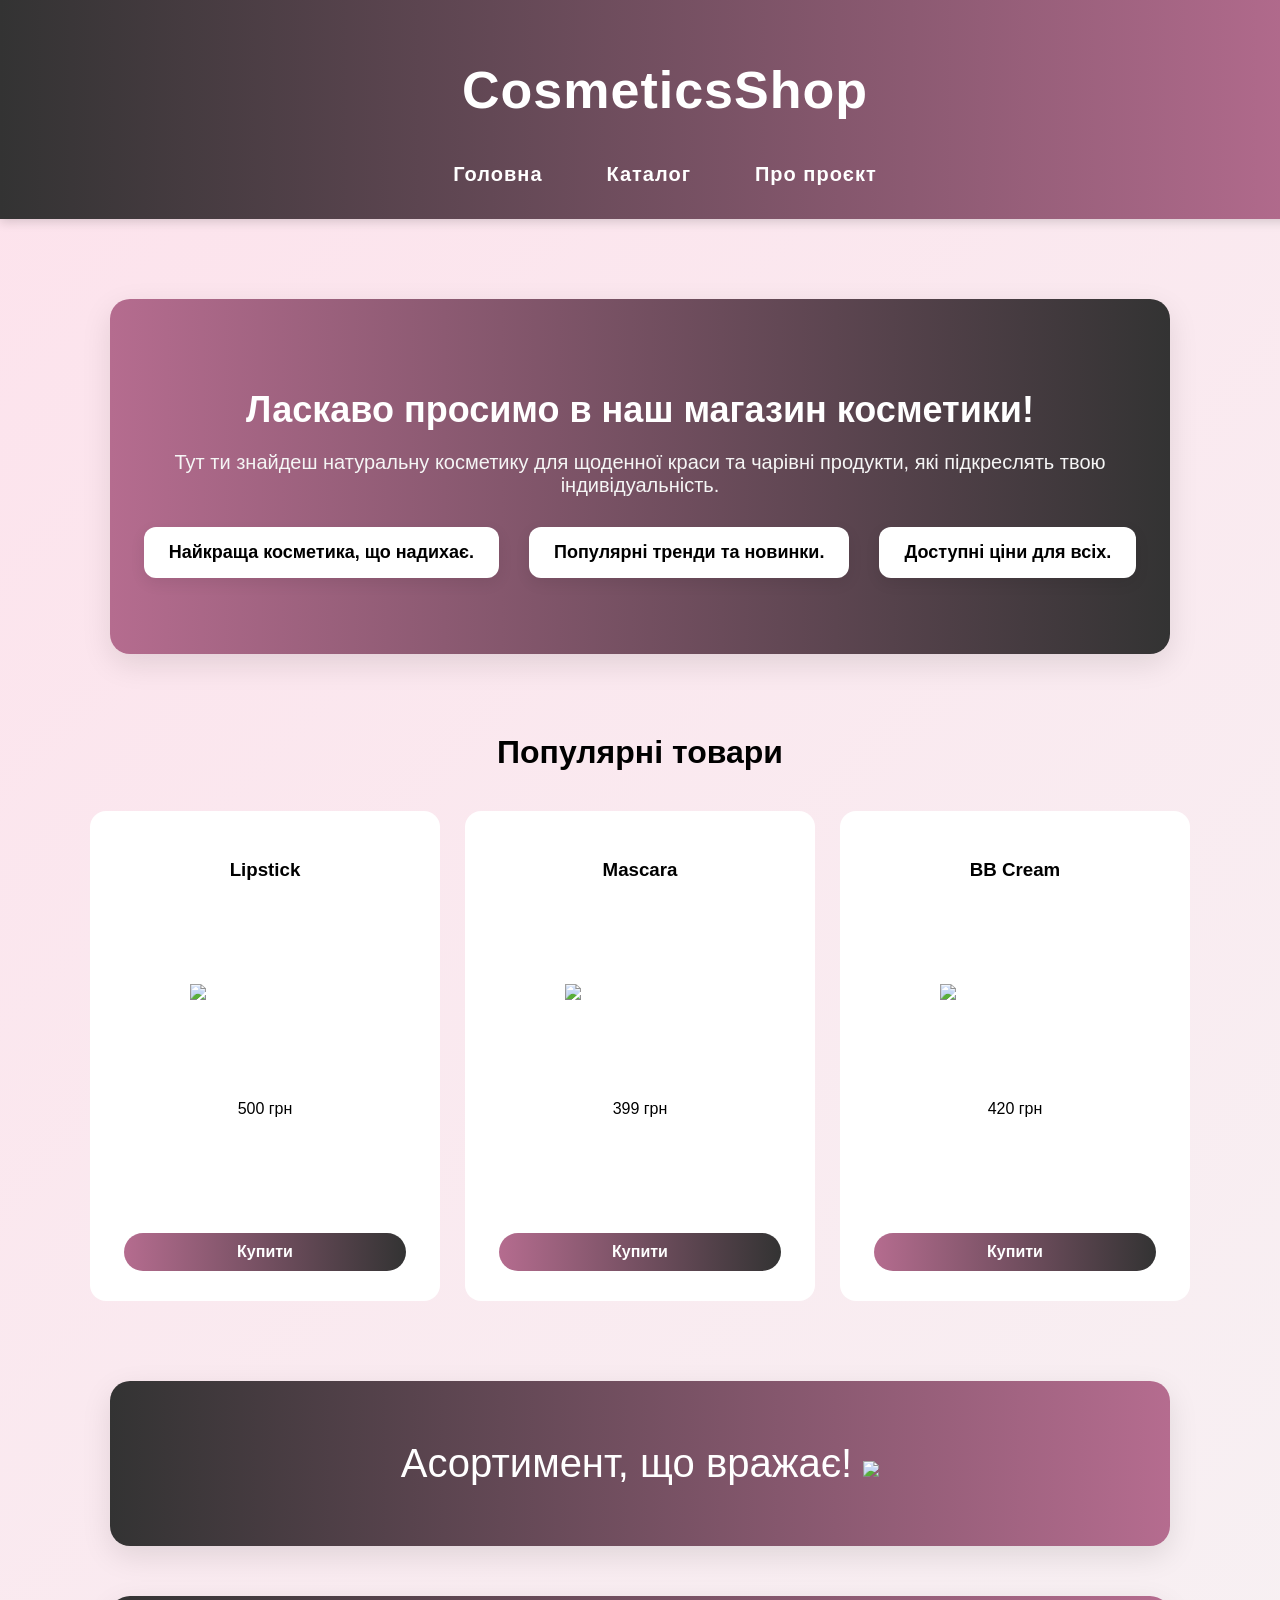
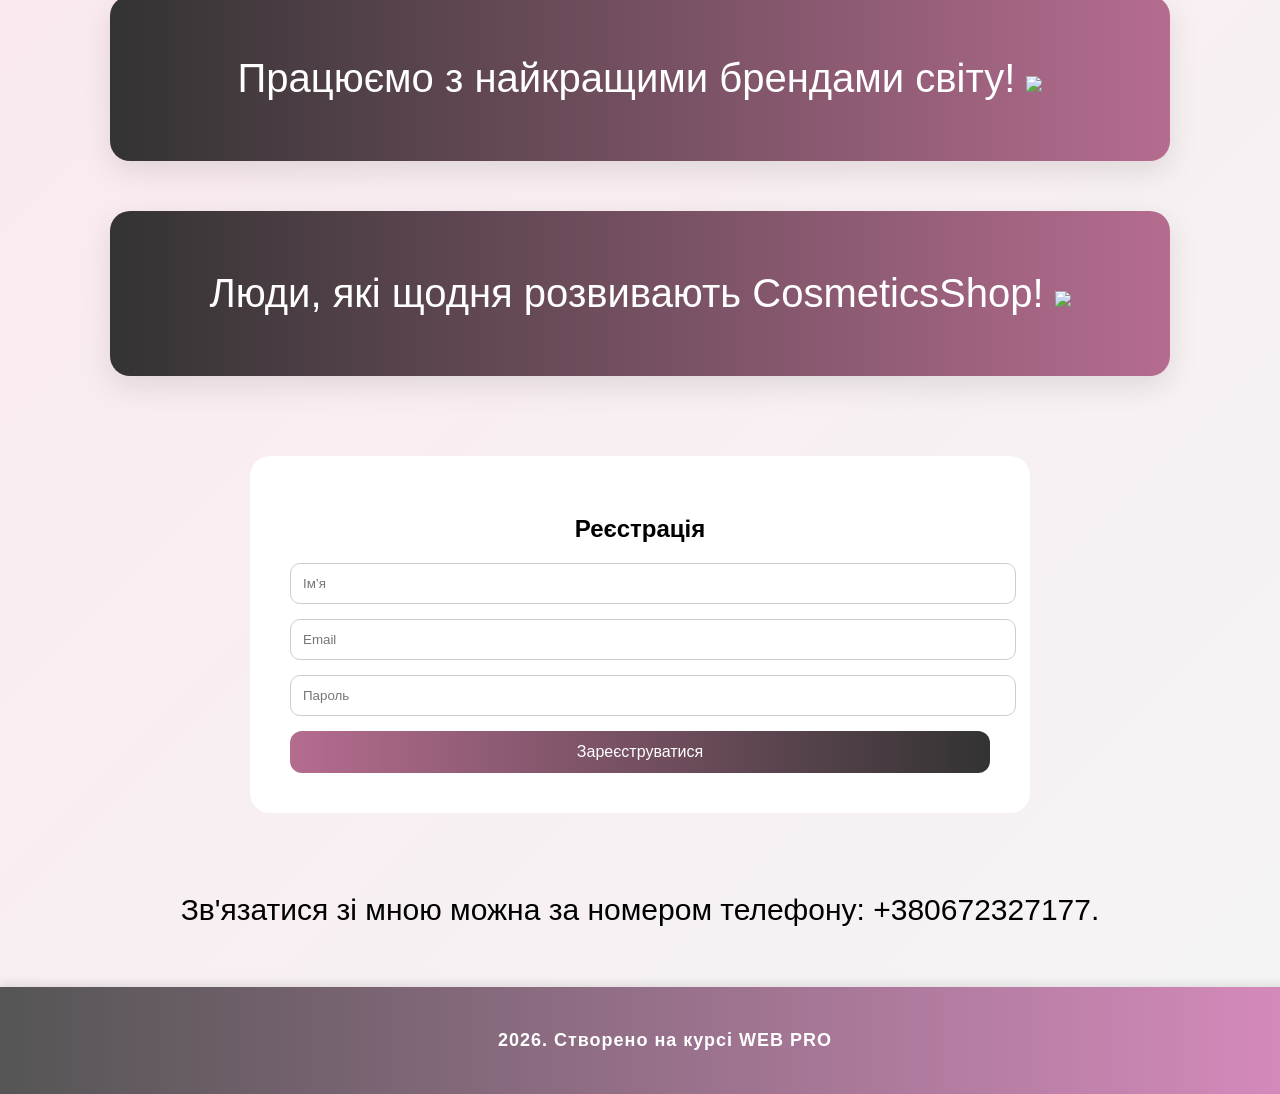
==== commit 5cbcc478: "Покращила сторінку" ====
--- a/index.html
+++ b/index.html
@@ -31,7 +31,7 @@
         <h2>Ласкаво просимо в наш магазин косметики!</h2>
         <p>Тут ти знайдеш натуральну косметику для щоденної краси та чарівні продукти, які підкреслять твою індивідуальність.</p>
         <ul>
-            <li>Найгарніша косметика, що надихає.</li>
+            <li>Найкраща косметика, що надихає.</li>
             <li>Популярні тренди та новинки.</li>
             <li>Доступні ціни для всіх.</li>
         </ul>
